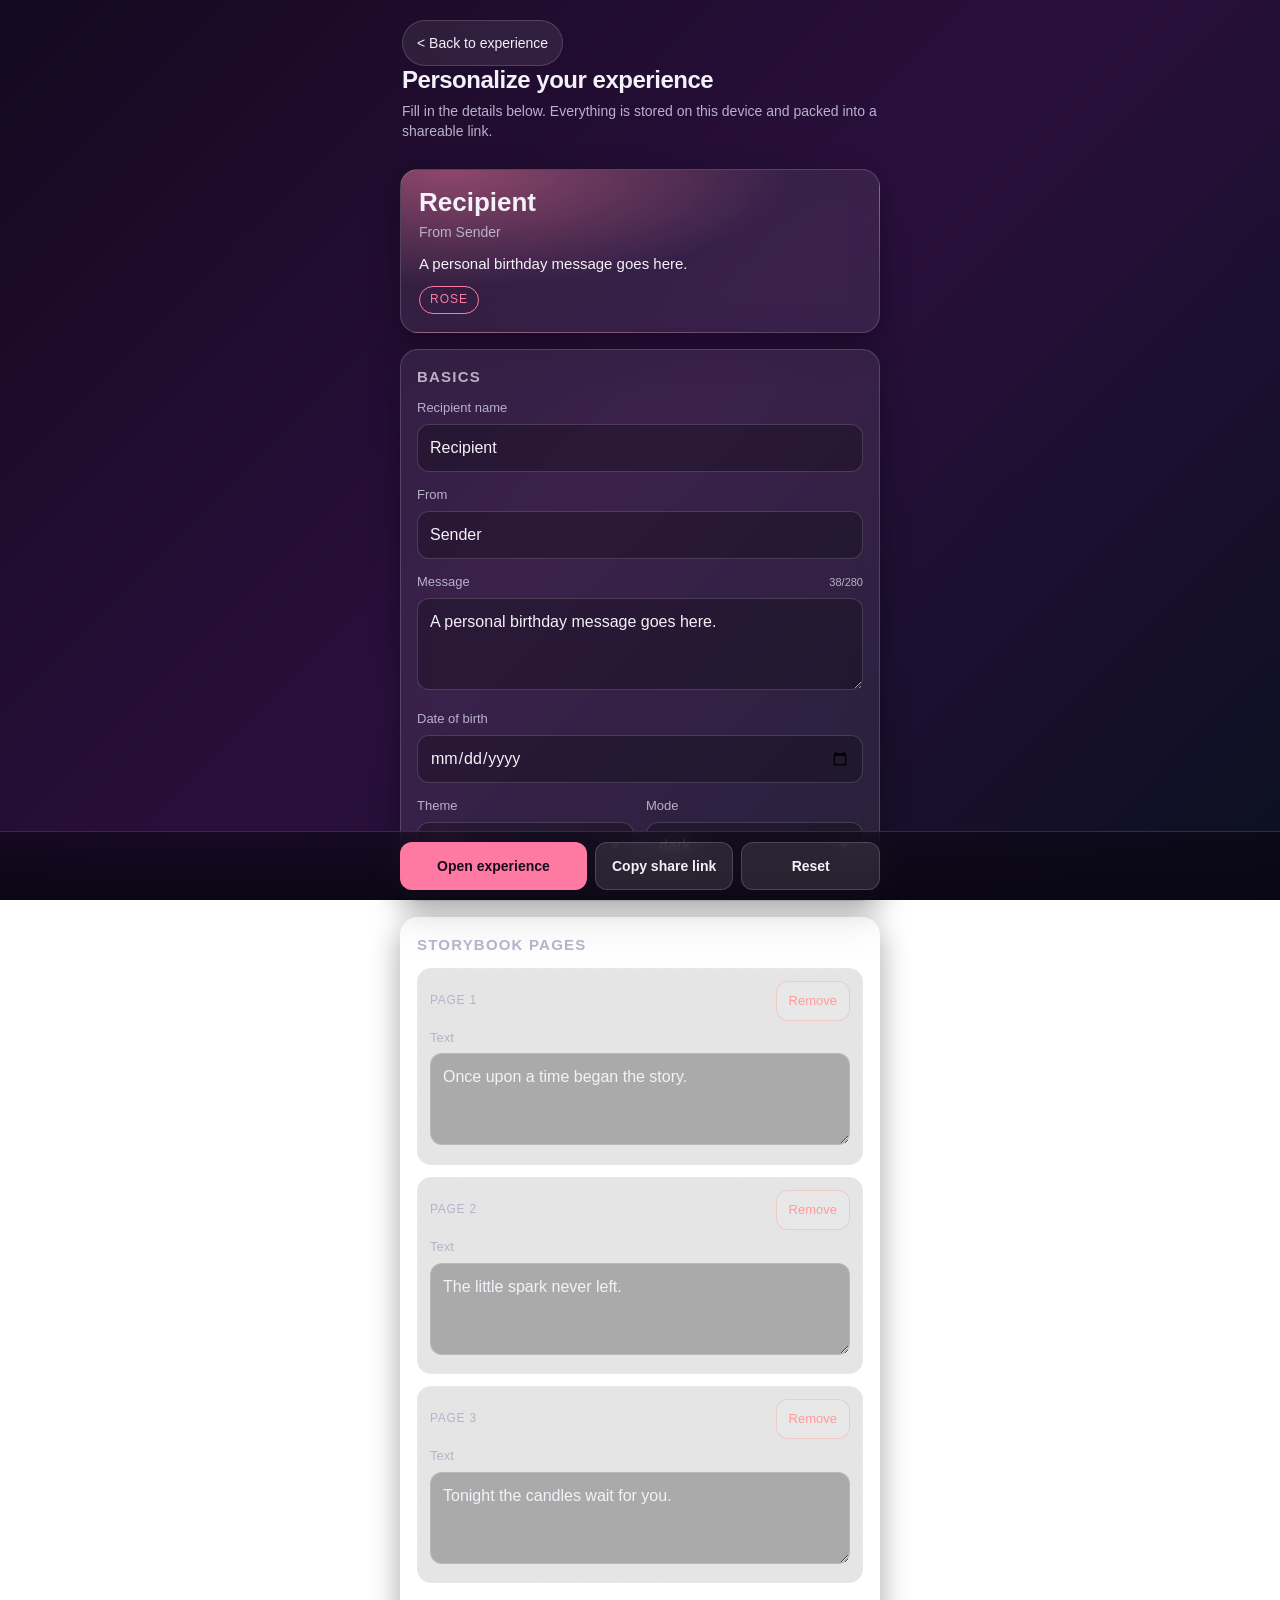
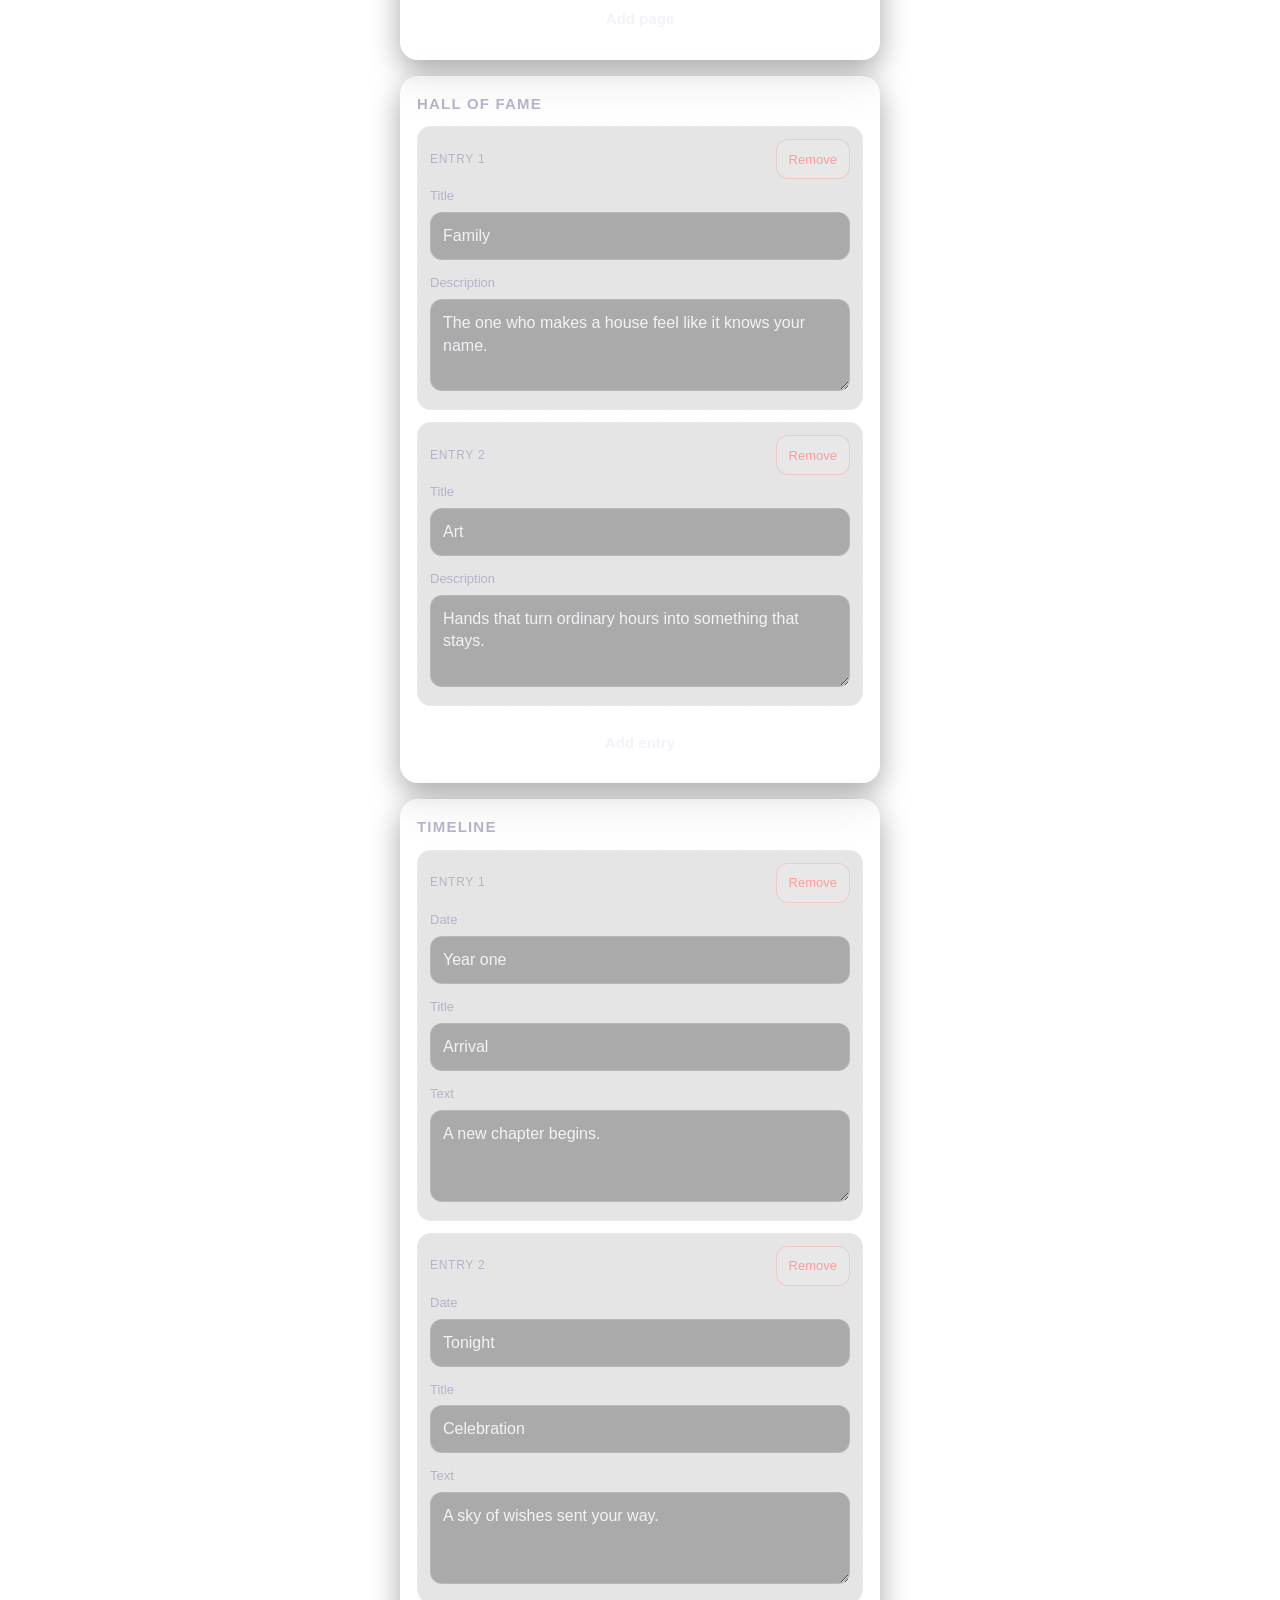
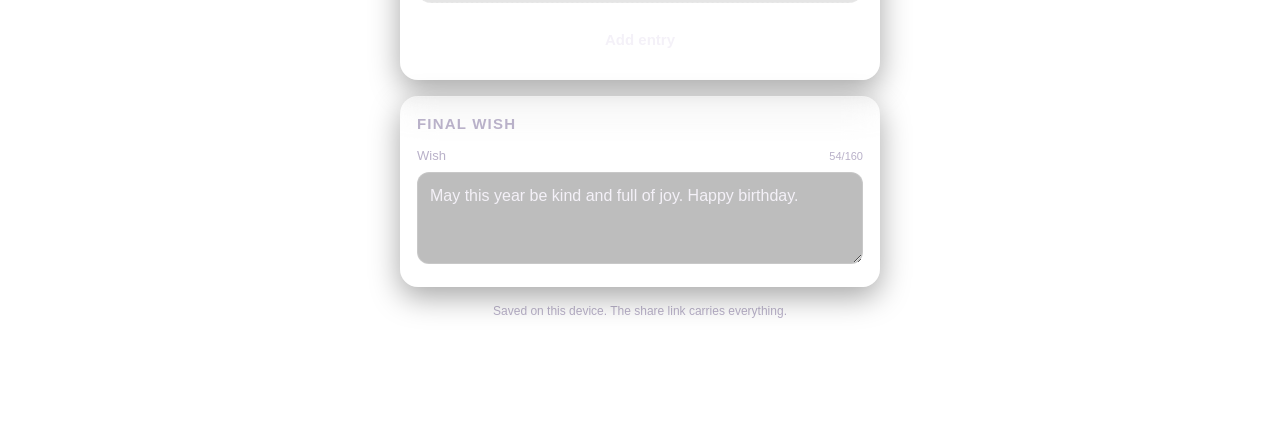
==== customize.html @ e4d54ec6 "feat: add visual personalization editor and fix module wiring" ====
<!DOCTYPE html>
<html lang="en" data-theme="rose" data-mode="dark">
<head>
<meta charset="utf-8">
<meta name="viewport" content="width=device-width, initial-scale=1, viewport-fit=cover">
<title>Personalize your experience - Afterglow</title>
<style>
  :root {
    --accent: #ff7aa2;
    --bg-a: #14091f;
    --bg-b: #2a0f3d;
    --bg-c: #0b1020;
    --card: rgba(255, 255, 255, 0.08);
    --card-brd: rgba(255, 255, 255, 0.16);
    --text: #f4f1f8;
    --muted: #b9b1c9;
    --field: rgba(0, 0, 0, 0.26);
    --shadow: 0 10px 30px rgba(0, 0, 0, 0.35);
  }
  html[data-mode="light"] {
    --bg-a: #fdf3f7;
    --bg-b: #e7ecff;
    --bg-c: #fff7ef;
    --card: rgba(255, 255, 255, 0.62);
    --card-brd: rgba(20, 10, 40, 0.12);
    --text: #201832;
    --muted: #5c5470;
    --field: rgba(255, 255, 255, 0.85);
    --shadow: 0 10px 26px rgba(40, 20, 60, 0.14);
  }
  html[data-theme="midnight"] { --accent: #6ea8ff; }
  html[data-theme="royal"] { --accent: #b184ff; }
  html[data-theme="sunset"] { --accent: #ff9a5c; }
  html[data-theme="forest"] { --accent: #4fd1a5; }

  * { box-sizing: border-box; -webkit-tap-highlight-color: transparent; }
  html, body { margin: 0; padding: 0; }
  body {
    min-height: 100vh;
    min-height: 100dvh;
    background: linear-gradient(135deg, var(--bg-a) 0%, var(--bg-b) 50%, var(--bg-c) 100%);
    background-attachment: fixed;
    color: var(--text);
    font-family: -apple-system, BlinkMacSystemFont, "Segoe UI", Roboto, "Helvetica Neue", Arial, sans-serif;
    font-size: 16px;
    line-height: 1.45;
    padding:
      calc(env(safe-area-inset-top) + 14px)
      16px
      calc(env(safe-area-inset-bottom) + 120px);
    -webkit-text-size-adjust: 100%;
  }
  .wrap { max-width: 480px; margin: 0 auto; }

  header { padding: 6px 2px 16px; }
  h1 { font-size: 24px; line-height: 1.2; margin: 0 0 6px; letter-spacing: -0.02em; }
  .sub { color: var(--muted); font-size: 14px; margin: 0 0 12px; }
  .backlink {
    display: inline-block;
    min-height: 44px;
    line-height: 44px;
    padding: 0 14px;
    border-radius: 999px;
    border: 1px solid var(--card-brd);
    background: var(--card);
    color: var(--text);
    text-decoration: none;
    font-size: 14px;
    backdrop-filter: blur(12px);
    -webkit-backdrop-filter: blur(12px);
  }

  .card {
    background: var(--card);
    border: 1px solid var(--card-brd);
    border-radius: 18px;
    padding: 16px;
    margin: 0 0 16px;
    box-shadow: var(--shadow);
    backdrop-filter: blur(16px);
    -webkit-backdrop-filter: blur(16px);
  }
  .card h2 {
    font-size: 15px;
    text-transform: uppercase;
    letter-spacing: 0.08em;
    color: var(--muted);
    margin: 0 0 12px;
  }

  .field { margin-bottom: 14px; }
  .field:last-child { margin-bottom: 0; }
  label {
    display: block;
    font-size: 13px;
    color: var(--muted);
    margin-bottom: 6px;
  }
  input[type="text"], input[type="date"], select, textarea {
    width: 100%;
    font-family: inherit;
    font-size: 16px;
    color: var(--text);
    background: var(--field);
    border: 1px solid var(--card-brd);
    border-radius: 12px;
    padding: 12px 12px;
    min-height: 48px;
    touch-action: manipulation;
    appearance: none;
    -webkit-appearance: none;
  }
  textarea { min-height: 92px; resize: vertical; line-height: 1.4; }
  select {
    background-image: linear-gradient(45deg, transparent 50%, var(--muted) 50%), linear-gradient(135deg, var(--muted) 50%, transparent 50%);
    background-position: calc(100% - 18px) 21px, calc(100% - 13px) 21px;
    background-size: 5px 5px, 5px 5px;
    background-repeat: no-repeat;
    padding-right: 38px;
  }
  html[data-mode="light"] select option { color: #201832; }
  input:focus, select:focus, textarea:focus {
    outline: 2px solid var(--accent);
    outline-offset: 1px;
  }  .grid2 { display: grid; grid-template-columns: 1fr 1fr; gap: 12px; }
  .row {
    border: 1px dashed var(--card-brd);
    border-radius: 14px;
    padding: 12px;
    margin-bottom: 12px;
    background: rgba(0, 0, 0, 0.10);
  }
  html[data-mode="light"] .row { background: rgba(255, 255, 255, 0.45); }
  .row:last-of-type { margin-bottom: 0; }
  .rowhead {
    display: flex;
    align-items: center;
    justify-content: space-between;
    margin-bottom: 8px;
    gap: 8px;
  }
  .rowhead span { font-size: 12px; color: var(--muted); letter-spacing: 0.06em; text-transform: uppercase; }

  button {
    font-family: inherit;
    font-size: 15px;
    font-weight: 600;
    border-radius: 12px;
    border: 1px solid var(--card-brd);
    background: rgba(255, 255, 255, 0.10);
    color: var(--text);
    min-height: 48px;
    padding: 0 16px;
    cursor: pointer;
    touch-action: manipulation;
  }
  html[data-mode="light"] button { background: rgba(255, 255, 255, 0.8); }
  button:active { transform: translateY(1px); }
  .btn-accent {
    background: var(--accent);
    border-color: transparent;
    color: #1a0d22;
  }
  html[data-mode="light"] .btn-accent { color: #ffffff; }
  .btn-sm {
    min-height: 40px;
    padding: 0 12px;
    font-size: 13px;
    font-weight: 500;
  }
  .btn-danger { color: #ff9b9b; border-color: rgba(255, 155, 155, 0.4); }
  .addbtn { width: 100%; margin-top: 12px; }

  .preview {
    border-radius: 18px;
    padding: 18px;
    margin-bottom: 16px;
    border: 1px solid var(--card-brd);
    background:
      radial-gradient(120% 120% at 10% 0%, color-mix(in srgb, var(--accent) 45%, transparent) 0%, transparent 60%),
      var(--card);
    box-shadow: var(--shadow);
    backdrop-filter: blur(16px);
    -webkit-backdrop-filter: blur(16px);
  }
  .preview .pv-name { font-size: 26px; font-weight: 700; margin: 0 0 4px; line-height: 1.15; }
  .preview .pv-from { font-size: 14px; color: var(--muted); margin: 0 0 10px; }
  .preview .pv-msg { font-size: 15px; margin: 0 0 12px; white-space: pre-wrap; word-break: break-word; }
  .preview .pv-theme {
    display: inline-block;
    font-size: 12px;
    letter-spacing: 0.08em;
    text-transform: uppercase;
    color: var(--accent);
    border: 1px solid var(--accent);
    border-radius: 999px;
    padding: 4px 10px;
  }
  .preview .pv-msg:empty::after { content: "No message yet."; color: var(--muted); }

  .note { font-size: 12px; color: var(--muted); text-align: center; margin: 4px 0 0; }

  .actionbar {
    position: fixed;
    left: 0;
    right: 0;
    bottom: 0;
    z-index: 40;
    padding: 10px 16px calc(env(safe-area-inset-bottom) + 10px);
    background: linear-gradient(to top, rgba(10, 6, 18, 0.92), rgba(10, 6, 18, 0.55));
    backdrop-filter: blur(14px);
    -webkit-backdrop-filter: blur(14px);
    border-top: 1px solid var(--card-brd);
  }
  html[data-mode="light"] .actionbar { background: linear-gradient(to top, rgba(255, 255, 255, 0.94), rgba(255, 255, 255, 0.6)); }
  .actionbar .inner { max-width: 480px; margin: 0 auto; display: flex; gap: 8px; }
  .actionbar button { flex: 1 1 0; padding: 0 8px; font-size: 14px; }
  .actionbar .primary { flex: 1.4 1 0; }

  .toast {
    position: fixed;
    left: 50%;
    bottom: calc(env(safe-area-inset-bottom) + 88px);
    transform: translateX(-50%) translateY(12px);
    z-index: 60;
    max-width: 88vw;
    padding: 12px 16px;
    border-radius: 14px;
    background: rgba(18, 10, 28, 0.94);
    border: 1px solid var(--card-brd);
    color: #f6f2fb;
    font-size: 14px;
    text-align: center;
    opacity: 0;
    pointer-events: none;
    transition: opacity 0.25s ease, transform 0.25s ease;
  }
  .toast.show { opacity: 1; transform: translateX(-50%) translateY(0); }

  .fallback { margin-top: 12px; display: none; }
  .fallback.show { display: block; }
  .fallback input { word-break: break-all; font-size: 13px; }

  .count { font-size: 11px; color: var(--muted); float: right; font-weight: 400; }
  .labelrow { display: flex; justify-content: space-between; align-items: baseline; }

  @media (min-width: 430px) { body { padding-left: 20px; padding-right: 20px; } }
  @media (prefers-reduced-motion: reduce) { * { transition: none !important; } }
</style>
<link rel="icon" href="data:image/svg+xml,%3Csvg xmlns='http://www.w3.org/2000/svg' viewBox='0 0 64 64'%3E%3Crect width='64' height='64' rx='14' fill='%231a0f1a'/%3E%3Ctext x='32' y='45' font-size='38' text-anchor='middle' fill='%23ff6b9d'%3E%F0%9F%8E%81%3C/text%3E%3C/svg%3E">
</head>
<body>
<div class="wrap">

  <header>
    <a class="backlink" href="index.html">&lt; Back to experience</a>
    <h1>Personalize your experience</h1>
    <p class="sub">Fill in the details below. Everything is stored on this device and packed into a shareable link.</p>
  </header>

  <section class="preview" aria-live="polite">
    <p class="pv-name" id="pvName">Recipient</p>
    <p class="pv-from" id="pvFrom">From Sender</p>
    <p class="pv-msg" id="pvMsg"></p>
    <span class="pv-theme" id="pvTheme">rose</span>
  </section>  <section class="card">
    <h2>Basics</h2>
    <div class="field">
      <label for="fName">Recipient name</label>
      <input type="text" id="fName" maxlength="24" autocomplete="off" spellcheck="false" placeholder="Recipient">
    </div>
    <div class="field">
      <label for="fFrom">From</label>
      <input type="text" id="fFrom" maxlength="24" autocomplete="off" spellcheck="false" placeholder="Sender">
    </div>
    <div class="field">
      <label class="labelrow" for="fMessage">Message <span class="count" id="cMessage">0/280</span></label>
      <textarea id="fMessage" maxlength="280" placeholder="A personal birthday message goes here."></textarea>
    </div>
    <div class="field">
      <label for="fDob">Date of birth</label>
      <input type="date" id="fDob">
    </div>
    <div class="grid2">
      <div class="field">
        <label for="fTheme">Theme</label>
        <select id="fTheme">
          <option value="rose">rose</option>
          <option value="midnight">midnight</option>
          <option value="royal">royal</option>
          <option value="sunset">sunset</option>
          <option value="forest">forest</option>
        </select>
      </div>
      <div class="field">
        <label for="fMode">Mode</label>
        <select id="fMode">
          <option value="dark">dark</option>
          <option value="light">light</option>
        </select>
      </div>
    </div>
  </section>

  <section class="card">
    <h2>Storybook pages</h2>
    <div id="pagesList"></div>
    <button type="button" class="addbtn" id="addPage">Add page</button>
  </section>

  <section class="card">
    <h2>Hall of Fame</h2>
    <div id="favList"></div>
    <button type="button" class="addbtn" id="addFav">Add entry</button>
  </section>

  <section class="card">
    <h2>Timeline</h2>
    <div id="timeList"></div>
    <button type="button" class="addbtn" id="addTime">Add entry</button>
  </section>

  <section class="card">
    <h2>Final wish</h2>
    <div class="field">
      <label class="labelrow" for="fFinal">Wish <span class="count" id="cFinal">0/160</span></label>
      <textarea id="fFinal" maxlength="160" placeholder="May this year be kind and full of joy. Happy birthday."></textarea>
    </div>
  </section>

  <p class="note">Saved on this device. The share link carries everything.</p>

  <div class="fallback" id="fallback">
    <label for="linkOut">Copy this link manually</label>
    <input type="text" id="linkOut" readonly>
  </div>

</div>

<div class="actionbar">
  <div class="inner">
    <button type="button" class="primary btn-accent" id="btnOpen">Open experience</button>
    <button type="button" id="btnCopy">Copy share link</button>
    <button type="button" id="btnReset">Reset</button>
  </div>
</div>

<div class="toast" id="toast" role="status" aria-live="polite"></div><script>
(function () {
  "use strict";

  var STORAGE_KEY = "afterglow_content";

  var THEME_COLORS = {
    rose: "#ff7aa2",
    midnight: "#6ea8ff",
    royal: "#b184ff",
    sunset: "#ff9a5c",
    forest: "#4fd1a5"
  };
  var THEME_NAMES = ["rose", "midnight", "royal", "sunset", "forest"];

  var DEFAULTS = {
    name: "Recipient",
    from: "Sender",
    message: "A personal birthday message goes here.",
    dob: "",
    theme: "rose",
    mode: "dark",
    pages: [
      "Once upon a time began the story.",
      "The little spark never left.",
      "Tonight the candles wait for you."
    ],
    favorites: [
      { label: "Family", text: "The one who makes a house feel like it knows your name." },
      { label: "Art", text: "Hands that turn ordinary hours into something that stays." }
    ],
    timeline: [
      { date: "Year one", title: "Arrival", text: "A new chapter begins." },
      { date: "Tonight", title: "Celebration", text: "A sky of wishes sent your way." }
    ],
    finalWish: "May this year be kind and full of joy. Happy birthday."
  };

  function $(id) { return document.getElementById(id); }

  /* ---------- storage helpers (always guarded) ---------- */
  function storageGet(key) {
    try {
      return window.localStorage.getItem(key);
    } catch (e) {
      return null;
    }
  }
  function storageSet(key, value) {
    try {
      window.localStorage.setItem(key, value);
      return true;
    } catch (e) {
      return false;
    }
  }
  function storageRemove(key) {
    try {
      window.localStorage.removeItem(key);
      return true;
    } catch (e) {
      return false;
    }
  }

  /* ---------- sanitising helpers ---------- */
  function cleanStr(value, max) {
    if (value === null || value === undefined) return "";
    var s = String(value);
    s = s.replace(/[\r\n\t]+/g, " ").trim();
    if (typeof max === "number" && max > 0 && s.length > max) s = s.slice(0, max);
    return s;
  }
  function cleanText(value, max) {
    if (value === null || value === undefined) return "";
    var s = String(value);
    if (typeof max === "number" && max > 0 && s.length > max) s = s.slice(0, max);
    return s;
  }
  function cleanTheme(value) {
    var t = String(value || "").toLowerCase();
    return THEME_NAMES.indexOf(t) !== -1 ? t : DEFAULTS.theme;
  }
  function cleanMode(value) {
    var m = String(value || "").toLowerCase();
    return (m === "light" || m === "dark") ? m : DEFAULTS.mode;
  }
  function cleanDate(value) {
    var s = cleanStr(value, 10);
    return /^\d{4}-\d{2}-\d{2}$/.test(s) ? s : "";
  }
  function cleanList(value, mapper, limit) {
    var out = [];
    if (!Array.isArray(value)) return out;
    for (var i = 0; i < value.length; i++) {
      var item = mapper(value[i]);
      if (item !== null) out.push(item);
      if (out.length >= (limit || 30)) break;
    }
    return out;
  }

  function normalize(raw) {
    var src = (raw && typeof raw === "object") ? raw : {};
    var pages = cleanList(src.pages, function (p) {
      if (typeof p !== "string") return null;
      return cleanText(p, 140);
    }, 30);
    var favorites = cleanList(src.favorites, function (f) {
      if (!f || typeof f !== "object") return null;
      return {
        label: cleanStr(f.label, 18),
        text: cleanText(f.text, 90)
      };
    }, 30);
    var timeline = cleanList(src.timeline, function (t) {
      if (!t || typeof t !== "object") return null;
      return {
        date: cleanStr(t.date, 20),
        title: cleanStr(t.title, 24),
        text: cleanText(t.text, 90)
      };
    }, 30);
    return {
      name: cleanStr(src.name, 24),
      from: cleanStr(src.from, 24),
      message: cleanText(src.message, 280),
      dob: cleanDate(src.dob),
      theme: cleanTheme(src.theme),
      mode: cleanMode(src.mode),
      pages: pages,
      favorites: favorites,
      timeline: timeline,
      finalWish: cleanText(src.finalWish, 160)
    };
  }

  function cloneDefaults() {
    return normalize(JSON.parse(JSON.stringify(DEFAULTS)));
  }

  /* ---------- toast ---------- */
  var toastTimer = null;
  function showToast(msg) {
    var t = $("toast");
    t.textContent = msg;
    t.classList.add("show");
    if (toastTimer) clearTimeout(toastTimer);
    toastTimer = setTimeout(function () {
      t.classList.remove("show");
    }, 2800);
  }

  /* ---------- theme ---------- */
  function applyTheme(theme, mode) {
    var th = cleanTheme(theme);
    var md = cleanMode(mode);
    document.documentElement.setAttribute("data-theme", th);
    document.documentElement.setAttribute("data-mode", md);
    document.documentElement.style.setProperty("--accent", THEME_COLORS[th]);
  }  /* ---------- preview ---------- */
  function updatePreview() {
    var name = cleanStr($("fName").value, 24);
    var from = cleanStr($("fFrom").value, 24);
    var msg = cleanText($("fMessage").value, 280);
    var theme = cleanTheme($("fTheme").value);
    $("pvName").textContent = name || DEFAULTS.name;
    $("pvFrom").textContent = from ? ("From " + from) : ("From " + DEFAULTS.from);
    $("pvMsg").textContent = msg;
    $("pvTheme").textContent = theme;
    $("cMessage").textContent = msg.length + "/280";
    var fw = cleanText($("fFinal").value, 160);
    $("cFinal").textContent = fw.length + "/160";
    applyTheme(theme, cleanMode($("fMode").value));
  }

  /* ---------- dynamic list builders ---------- */
  function makeLabel(text) {
    var el = document.createElement("label");
    el.textContent = text;
    return el;
  }
  function makeTextInput(value, max, placeholder) {
    var el = document.createElement("input");
    el.type = "text";
    el.maxLength = max;
    el.setAttribute("maxlength", String(max));
    el.autocomplete = "off";
    el.spellcheck = false;
    el.placeholder = placeholder || "";
    el.value = value || "";
    el.addEventListener("input", updatePreview);
    return el;
  }
  function makeTextArea(value, max, placeholder) {
    var el = document.createElement("textarea");
    el.maxLength = max;
    el.setAttribute("maxlength", String(max));
    el.placeholder = placeholder || "";
    el.value = value || "";
    el.addEventListener("input", updatePreview);
    return el;
  }
  function makeRemoveButton(onClick) {
    var btn = document.createElement("button");
    btn.type = "button";
    btn.className = "btn-sm btn-danger";
    btn.textContent = "Remove";
    btn.addEventListener("click", onClick);
    return btn;
  }
  function makeRow(indexLabel) {
    var row = document.createElement("div");
    row.className = "row";
    var head = document.createElement("div");
    head.className = "rowhead";
    var span = document.createElement("span");
    span.textContent = indexLabel;
    head.appendChild(span);
    row.appendChild(head);
    return { row: row, head: head };
  }

  function renderPages(pages) {
    var host = $("pagesList");
    while (host.firstChild) host.removeChild(host.firstChild);
    for (var i = 0; i < pages.length; i++) {
      (function (index) {
        var parts = makeRow("Page " + (index + 1));
        var field = document.createElement("div");
        field.className = "field";
        field.appendChild(makeLabel("Text"));
        field.appendChild(makeTextArea(pages[index], 140, "Write a line of the story..."));
        parts.row.appendChild(field);
        parts.head.appendChild(makeRemoveButton(function () {
          var cur = collect().pages;
          cur.splice(index, 1);
          renderPages(cur);
        }));
        host.appendChild(parts.row);
      })(i);
    }
  }

  function renderFavorites(items) {
    var host = $("favList");
    while (host.firstChild) host.removeChild(host.firstChild);
    for (var i = 0; i < items.length; i++) {
      (function (index) {
        var parts = makeRow("Entry " + (index + 1));
        var f1 = document.createElement("div");
        f1.className = "field";
        f1.appendChild(makeLabel("Title"));
        f1.appendChild(makeTextInput(items[index].label, 18, "Title"));
        parts.row.appendChild(f1);
        var f2 = document.createElement("div");
        f2.className = "field";
        f2.appendChild(makeLabel("Description"));
        f2.appendChild(makeTextArea(items[index].text, 90, "A short description..."));
        parts.row.appendChild(f2);
        parts.head.appendChild(makeRemoveButton(function () {
          var cur = collect().favorites;
          cur.splice(index, 1);
          renderFavorites(cur);
        }));
        host.appendChild(parts.row);
      })(i);
    }
  }

  function renderTimeline(items) {
    var host = $("timeList");
    while (host.firstChild) host.removeChild(host.firstChild);
    for (var i = 0; i < items.length; i++) {
      (function (index) {
        var parts = makeRow("Entry " + (index + 1));
        var f1 = document.createElement("div");
        f1.className = "field";
        f1.appendChild(makeLabel("Date"));
        f1.appendChild(makeTextInput(items[index].date, 20, "Year one"));
        parts.row.appendChild(f1);
        var f2 = document.createElement("div");
        f2.className = "field";
        f2.appendChild(makeLabel("Title"));
        f2.appendChild(makeTextInput(items[index].title, 24, "Arrival"));
        parts.row.appendChild(f2);
        var f3 = document.createElement("div");
        f3.className = "field";
        f3.appendChild(makeLabel("Text"));
        f3.appendChild(makeTextArea(items[index].text, 90, "What happened..."));
        parts.row.appendChild(f3);
        parts.head.appendChild(makeRemoveButton(function () {
          var cur = collect().timeline;
          cur.splice(index, 1);
          renderTimeline(cur);
        }));
        host.appendChild(parts.row);
      })(i);
    }
  }  /* ---------- collect form state ---------- */
  function collect() {
    var pages = [];
    var pageNodes = $("pagesList").querySelectorAll("textarea");
    for (var i = 0; i < pageNodes.length; i++) {
      pages.push(cleanText(pageNodes[i].value, 140));
    }
    var favorites = [];
    var favRows = $("favList").querySelectorAll(".row");
    for (var j = 0; j < favRows.length; j++) {
      var fInputs = favRows[j].querySelectorAll("input");
      var fAreas = favRows[j].querySelectorAll("textarea");
      favorites.push({
        label: cleanStr(fInputs[0] ? fInputs[0].value : "", 18),
        text: cleanText(fAreas[0] ? fAreas[0].value : "", 90)
      });
    }
    var timeline = [];
    var timeRows = $("timeList").querySelectorAll(".row");
    for (var k = 0; k < timeRows.length; k++) {
      var tInputs = timeRows[k].querySelectorAll("input");
      var tAreas = timeRows[k].querySelectorAll("textarea");
      timeline.push({
        date: cleanStr(tInputs[0] ? tInputs[0].value : "", 20),
        title: cleanStr(tInputs[1] ? tInputs[1].value : "", 24),
        text: cleanText(tAreas[0] ? tAreas[0].value : "", 90)
      });
    }
    return normalize({
      name: $("fName").value,
      from: $("fFrom").value,
      message: $("fMessage").value,
      dob: $("fDob").value,
      theme: $("fTheme").value,
      mode: $("fMode").value,
      pages: pages,
      favorites: favorites,
      timeline: timeline,
      finalWish: $("fFinal").value
    });
  }

  /* ---------- fill form ---------- */
  function fillForm(data) {
    $("fName").value = data.name;
    $("fFrom").value = data.from;
    $("fMessage").value = data.message;
    $("fDob").value = data.dob;
    $("fTheme").value = data.theme;
    $("fMode").value = data.mode;
    $("fFinal").value = data.finalWish;
    renderPages(data.pages);
    renderFavorites(data.favorites);
    renderTimeline(data.timeline);
    updatePreview();
  }

  /* ---------- share link ---------- */
  function buildShareLink(data) {
    var payload = {
      name: data.name,
      from: data.from,
      msg: data.message,
      dob: data.dob,
      theme: data.theme,
      pages: data.pages,
      favorites: data.favorites,
      timeline: data.timeline,
      finalWish: data.finalWish
    };
    var json = JSON.stringify(payload);
    var bytes = new TextEncoder().encode(json);
    var bin = "";
    for (var i = 0; i < bytes.length; i++) bin += String.fromCharCode(bytes[i]);
    var b64 = btoa(bin);
    return resolveIndexUrl() + "?d=" + encodeURIComponent(b64);
  }

  function resolveIndexUrl() {
    var base = location.href;
    try {
      return new URL("index.html", base).href;
    } catch (e) {
      try {
        return new URL("index.html", document.baseURI || base).href;
      } catch (e2) {
        return "index.html";
      }
    }
  }

  function showFallback(link) {
    var box = $("fallback");
    var input = $("linkOut");
    input.value = link;
    box.classList.add("show");
    try {
      input.focus();
      input.setSelectionRange(0, link.length);
    } catch (e) {}
  }

  function copyLink() {
    var data = collect();
    var link;
    try {
      link = buildShareLink(data);
    } catch (e) {
      showToast("Could not build the link.");
      return;
    }
    storageSet(STORAGE_KEY, JSON.stringify(data));
    if (navigator.clipboard && navigator.clipboard.writeText) {
      navigator.clipboard.writeText(link).then(function () {
        showToast("Share link copied to clipboard.");
        $("fallback").classList.remove("show");
      }).catch(function () {
        showFallback(link);
        showToast("Clipboard blocked. Copy the link below.");
      });
    } else {
      showFallback(link);
      showToast("Clipboard unavailable. Copy the link below.");
    }
  }

  /* ---------- events ---------- */
  function bind() {
    var ids = ["fName", "fFrom", "fMessage", "fDob", "fTheme", "fMode", "fFinal"];
    for (var i = 0; i < ids.length; i++) {
      var el = $(ids[i]);
      el.addEventListener("input", updatePreview);
      el.addEventListener("change", updatePreview);
    }

    $("addPage").addEventListener("click", function () {
      var cur = collect().pages;
      cur.push("");
      renderPages(cur);
    });

    $("addFav").addEventListener("click", function () {
      var cur = collect().favorites;
      cur.push({ label: "", text: "" });
      renderFavorites(cur);
    });

    $("addTime").addEventListener("click", function () {
      var cur = collect().timeline;
      cur.push({ date: "", title: "", text: "" });
      renderTimeline(cur);
    });

    $("btnOpen").addEventListener("click", function () {
      var data = collect();
      var ok = storageSet(STORAGE_KEY, JSON.stringify(data));
      if (!ok) {
        try {
          location.href = buildShareLink(data);
          return;
        } catch (e) {
          showToast("Storage is blocked in this browser.");
          return;
        }
      }
      location.href = "index.html";
    });

    $("btnCopy").addEventListener("click", copyLink);

    $("btnReset").addEventListener("click", function () {
      storageRemove(STORAGE_KEY);
      fillForm(cloneDefaults());
      $("fallback").classList.remove("show");
      showToast("Reset to defaults.");
    });
  }

  /* ---------- boot ---------- */
  function boot() {
    var storedRaw = storageGet(STORAGE_KEY);
    var data = null;
    if (storedRaw) {
      try {
        var parsed = JSON.parse(storedRaw);
        if (parsed && typeof parsed === "object") data = normalize(parsed);
      } catch (e) {
        data = null;
      }
    }
    if (!data) data = cloneDefaults();
    fillForm(data);
    bind();
  }

  if (document.readyState === "loading") {
    document.addEventListener("DOMContentLoaded", boot);
  } else {
    boot();
  }
})();
</script>
</body>
</html>
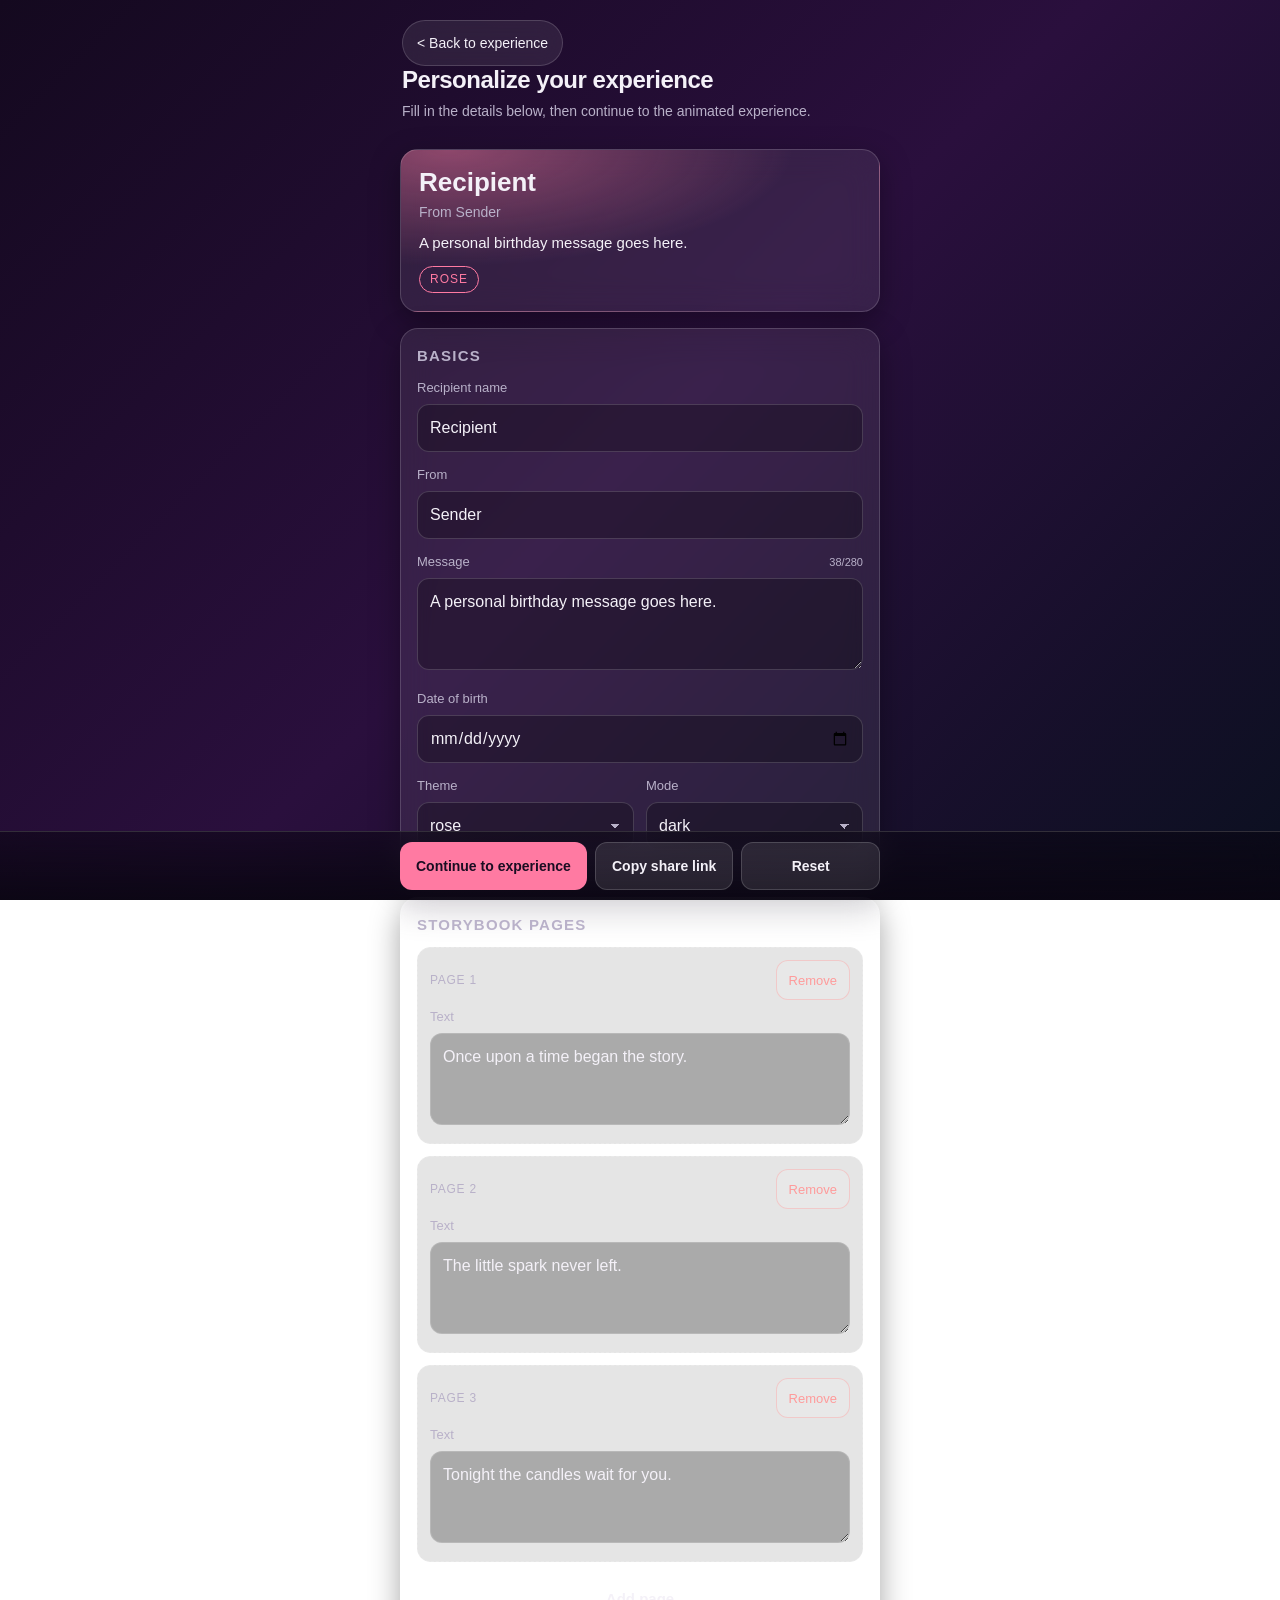
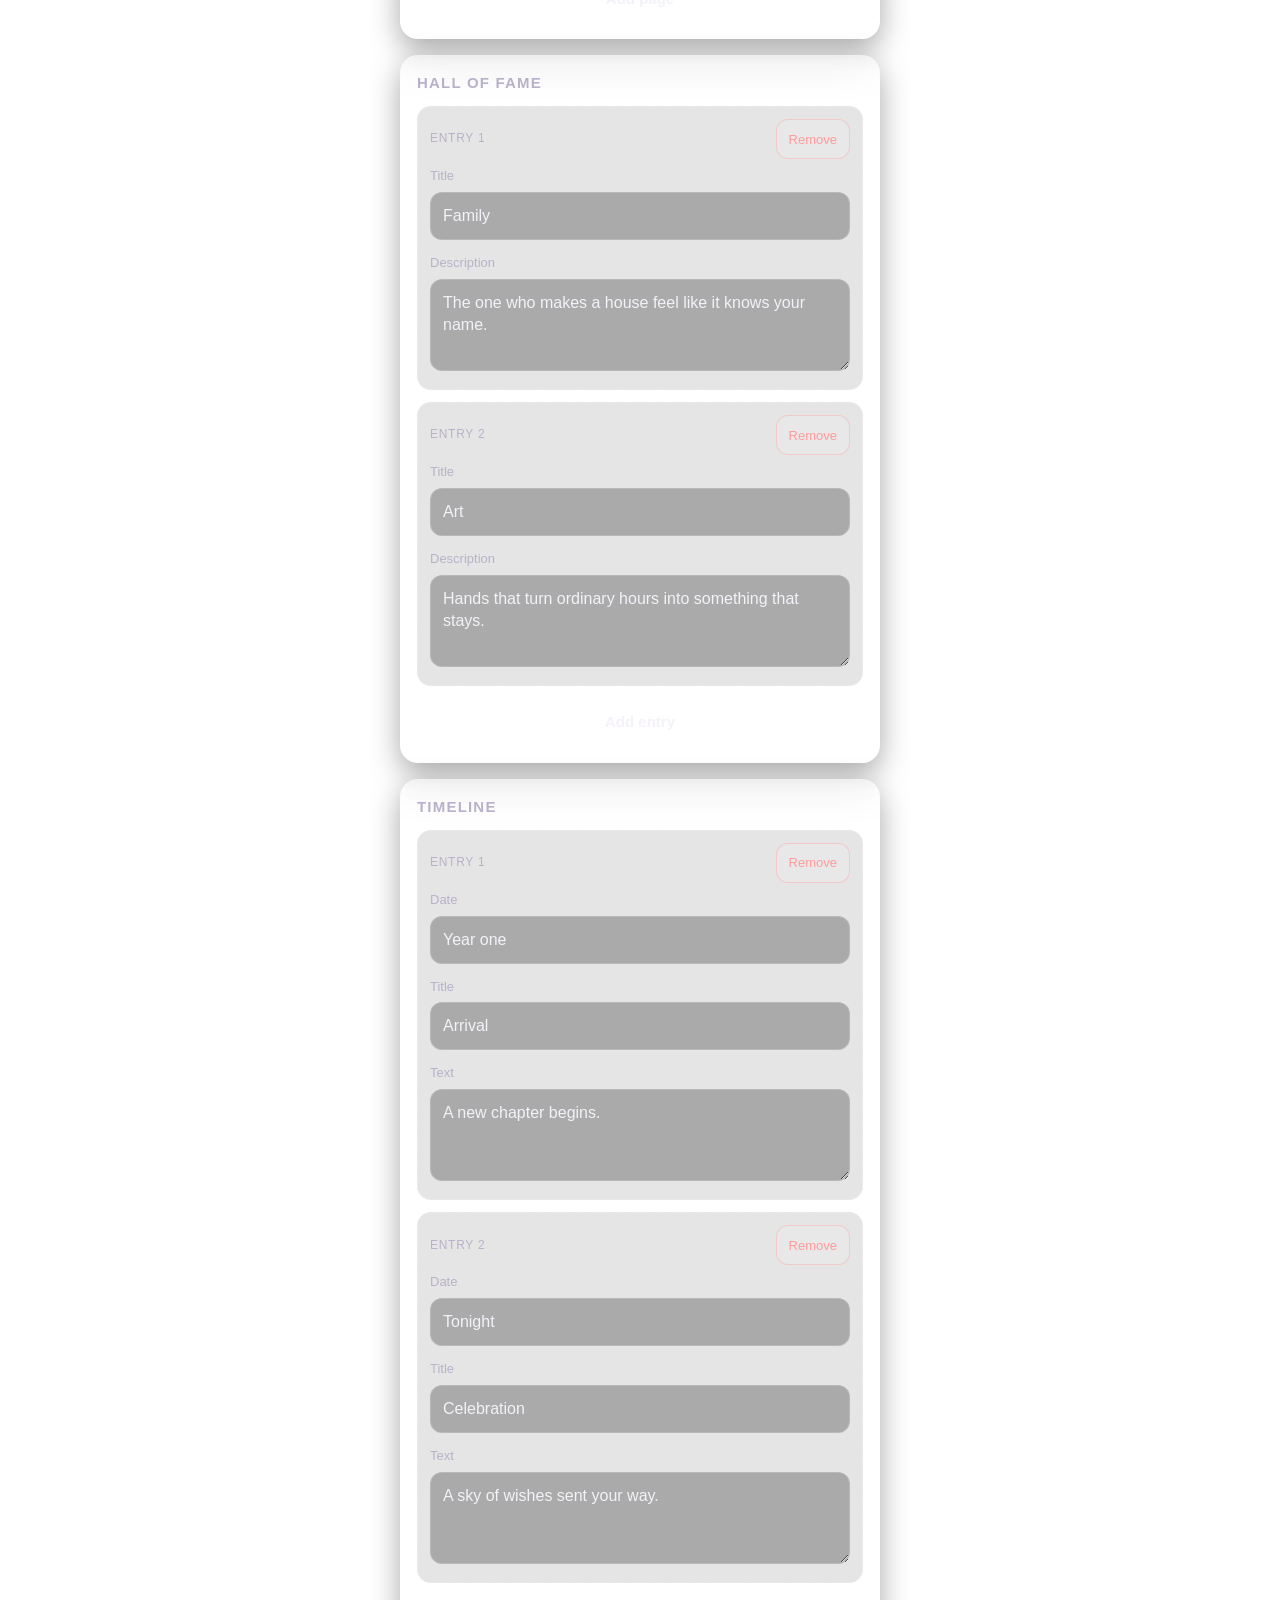
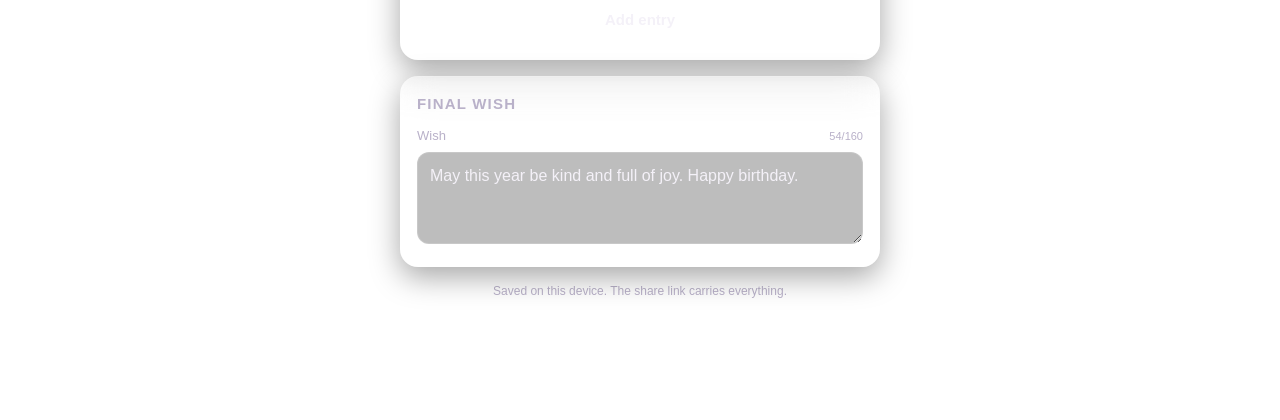
==== commit 75a1ebe8: "feat: one-link flow with a personalisation landing page index.html is now the landing personalisatio" ====
--- a/customize.html
+++ b/customize.html
@@ -1,850 +1,20 @@
 <!DOCTYPE html>
-<html lang="en" data-theme="rose" data-mode="dark">
+<html lang="en">
 <head>
-<meta charset="utf-8">
+<meta charset="UTF-8">
 <meta name="viewport" content="width=device-width, initial-scale=1, viewport-fit=cover">
-<title>Personalize your experience - Afterglow</title>
+<meta name="robots" content="noindex">
+<title>Afterglow</title>
+<link rel="icon" href="data:image/svg+xml,%3Csvg xmlns='http://www.w3.org/2000/svg' viewBox='0 0 64 64'%3E%3Crect width='64' height='64' rx='14' fill='%231a0f1a'/%3E%3Ctext x='32' y='45' font-size='38' text-anchor='middle' fill='%23ff6b9d'%3E%F0%9F%8E%81%3C/text%3E%3C/svg%3E">
+<script>
+  location.replace("index.html" + location.search);
+</script>
 <style>
-  :root {
-    --accent: #ff7aa2;
-    --bg-a: #14091f;
-    --bg-b: #2a0f3d;
-    --bg-c: #0b1020;
-    --card: rgba(255, 255, 255, 0.08);
-    --card-brd: rgba(255, 255, 255, 0.16);
-    --text: #f4f1f8;
-    --muted: #b9b1c9;
-    --field: rgba(0, 0, 0, 0.26);
-    --shadow: 0 10px 30px rgba(0, 0, 0, 0.35);
-  }
-  html[data-mode="light"] {
-    --bg-a: #fdf3f7;
-    --bg-b: #e7ecff;
-    --bg-c: #fff7ef;
-    --card: rgba(255, 255, 255, 0.62);
-    --card-brd: rgba(20, 10, 40, 0.12);
-    --text: #201832;
-    --muted: #5c5470;
-    --field: rgba(255, 255, 255, 0.85);
-    --shadow: 0 10px 26px rgba(40, 20, 60, 0.14);
-  }
-  html[data-theme="midnight"] { --accent: #6ea8ff; }
-  html[data-theme="royal"] { --accent: #b184ff; }
-  html[data-theme="sunset"] { --accent: #ff9a5c; }
-  html[data-theme="forest"] { --accent: #4fd1a5; }
-
-  * { box-sizing: border-box; -webkit-tap-highlight-color: transparent; }
-  html, body { margin: 0; padding: 0; }
-  body {
-    min-height: 100vh;
-    min-height: 100dvh;
-    background: linear-gradient(135deg, var(--bg-a) 0%, var(--bg-b) 50%, var(--bg-c) 100%);
-    background-attachment: fixed;
-    color: var(--text);
-    font-family: -apple-system, BlinkMacSystemFont, "Segoe UI", Roboto, "Helvetica Neue", Arial, sans-serif;
-    font-size: 16px;
-    line-height: 1.45;
-    padding:
-      calc(env(safe-area-inset-top) + 14px)
-      16px
-      calc(env(safe-area-inset-bottom) + 120px);
-    -webkit-text-size-adjust: 100%;
-  }
-  .wrap { max-width: 480px; margin: 0 auto; }
-
-  header { padding: 6px 2px 16px; }
-  h1 { font-size: 24px; line-height: 1.2; margin: 0 0 6px; letter-spacing: -0.02em; }
-  .sub { color: var(--muted); font-size: 14px; margin: 0 0 12px; }
-  .backlink {
-    display: inline-block;
-    min-height: 44px;
-    line-height: 44px;
-    padding: 0 14px;
-    border-radius: 999px;
-    border: 1px solid var(--card-brd);
-    background: var(--card);
-    color: var(--text);
-    text-decoration: none;
-    font-size: 14px;
-    backdrop-filter: blur(12px);
-    -webkit-backdrop-filter: blur(12px);
-  }
-
-  .card {
-    background: var(--card);
-    border: 1px solid var(--card-brd);
-    border-radius: 18px;
-    padding: 16px;
-    margin: 0 0 16px;
-    box-shadow: var(--shadow);
-    backdrop-filter: blur(16px);
-    -webkit-backdrop-filter: blur(16px);
-  }
-  .card h2 {
-    font-size: 15px;
-    text-transform: uppercase;
-    letter-spacing: 0.08em;
-    color: var(--muted);
-    margin: 0 0 12px;
-  }
-
-  .field { margin-bottom: 14px; }
-  .field:last-child { margin-bottom: 0; }
-  label {
-    display: block;
-    font-size: 13px;
-    color: var(--muted);
-    margin-bottom: 6px;
-  }
-  input[type="text"], input[type="date"], select, textarea {
-    width: 100%;
-    font-family: inherit;
-    font-size: 16px;
-    color: var(--text);
-    background: var(--field);
-    border: 1px solid var(--card-brd);
-    border-radius: 12px;
-    padding: 12px 12px;
-    min-height: 48px;
-    touch-action: manipulation;
-    appearance: none;
-    -webkit-appearance: none;
-  }
-  textarea { min-height: 92px; resize: vertical; line-height: 1.4; }
-  select {
-    background-image: linear-gradient(45deg, transparent 50%, var(--muted) 50%), linear-gradient(135deg, var(--muted) 50%, transparent 50%);
-    background-position: calc(100% - 18px) 21px, calc(100% - 13px) 21px;
-    background-size: 5px 5px, 5px 5px;
-    background-repeat: no-repeat;
-    padding-right: 38px;
-  }
-  html[data-mode="light"] select option { color: #201832; }
-  input:focus, select:focus, textarea:focus {
-    outline: 2px solid var(--accent);
-    outline-offset: 1px;
-  }  .grid2 { display: grid; grid-template-columns: 1fr 1fr; gap: 12px; }
-  .row {
-    border: 1px dashed var(--card-brd);
-    border-radius: 14px;
-    padding: 12px;
-    margin-bottom: 12px;
-    background: rgba(0, 0, 0, 0.10);
-  }
-  html[data-mode="light"] .row { background: rgba(255, 255, 255, 0.45); }
-  .row:last-of-type { margin-bottom: 0; }
-  .rowhead {
-    display: flex;
-    align-items: center;
-    justify-content: space-between;
-    margin-bottom: 8px;
-    gap: 8px;
-  }
-  .rowhead span { font-size: 12px; color: var(--muted); letter-spacing: 0.06em; text-transform: uppercase; }
-
-  button {
-    font-family: inherit;
-    font-size: 15px;
-    font-weight: 600;
-    border-radius: 12px;
-    border: 1px solid var(--card-brd);
-    background: rgba(255, 255, 255, 0.10);
-    color: var(--text);
-    min-height: 48px;
-    padding: 0 16px;
-    cursor: pointer;
-    touch-action: manipulation;
-  }
-  html[data-mode="light"] button { background: rgba(255, 255, 255, 0.8); }
-  button:active { transform: translateY(1px); }
-  .btn-accent {
-    background: var(--accent);
-    border-color: transparent;
-    color: #1a0d22;
-  }
-  html[data-mode="light"] .btn-accent { color: #ffffff; }
-  .btn-sm {
-    min-height: 40px;
-    padding: 0 12px;
-    font-size: 13px;
-    font-weight: 500;
-  }
-  .btn-danger { color: #ff9b9b; border-color: rgba(255, 155, 155, 0.4); }
-  .addbtn { width: 100%; margin-top: 12px; }
-
-  .preview {
-    border-radius: 18px;
-    padding: 18px;
-    margin-bottom: 16px;
-    border: 1px solid var(--card-brd);
-    background:
-      radial-gradient(120% 120% at 10% 0%, color-mix(in srgb, var(--accent) 45%, transparent) 0%, transparent 60%),
-      var(--card);
-    box-shadow: var(--shadow);
-    backdrop-filter: blur(16px);
-    -webkit-backdrop-filter: blur(16px);
-  }
-  .preview .pv-name { font-size: 26px; font-weight: 700; margin: 0 0 4px; line-height: 1.15; }
-  .preview .pv-from { font-size: 14px; color: var(--muted); margin: 0 0 10px; }
-  .preview .pv-msg { font-size: 15px; margin: 0 0 12px; white-space: pre-wrap; word-break: break-word; }
-  .preview .pv-theme {
-    display: inline-block;
-    font-size: 12px;
-    letter-spacing: 0.08em;
-    text-transform: uppercase;
-    color: var(--accent);
-    border: 1px solid var(--accent);
-    border-radius: 999px;
-    padding: 4px 10px;
-  }
-  .preview .pv-msg:empty::after { content: "No message yet."; color: var(--muted); }
-
-  .note { font-size: 12px; color: var(--muted); text-align: center; margin: 4px 0 0; }
-
-  .actionbar {
-    position: fixed;
-    left: 0;
-    right: 0;
-    bottom: 0;
-    z-index: 40;
-    padding: 10px 16px calc(env(safe-area-inset-bottom) + 10px);
-    background: linear-gradient(to top, rgba(10, 6, 18, 0.92), rgba(10, 6, 18, 0.55));
-    backdrop-filter: blur(14px);
-    -webkit-backdrop-filter: blur(14px);
-    border-top: 1px solid var(--card-brd);
-  }
-  html[data-mode="light"] .actionbar { background: linear-gradient(to top, rgba(255, 255, 255, 0.94), rgba(255, 255, 255, 0.6)); }
-  .actionbar .inner { max-width: 480px; margin: 0 auto; display: flex; gap: 8px; }
-  .actionbar button { flex: 1 1 0; padding: 0 8px; font-size: 14px; }
-  .actionbar .primary { flex: 1.4 1 0; }
-
-  .toast {
-    position: fixed;
-    left: 50%;
-    bottom: calc(env(safe-area-inset-bottom) + 88px);
-    transform: translateX(-50%) translateY(12px);
-    z-index: 60;
-    max-width: 88vw;
-    padding: 12px 16px;
-    border-radius: 14px;
-    background: rgba(18, 10, 28, 0.94);
-    border: 1px solid var(--card-brd);
-    color: #f6f2fb;
-    font-size: 14px;
-    text-align: center;
-    opacity: 0;
-    pointer-events: none;
-    transition: opacity 0.25s ease, transform 0.25s ease;
-  }
-  .toast.show { opacity: 1; transform: translateX(-50%) translateY(0); }
-
-  .fallback { margin-top: 12px; display: none; }
-  .fallback.show { display: block; }
-  .fallback input { word-break: break-all; font-size: 13px; }
-
-  .count { font-size: 11px; color: var(--muted); float: right; font-weight: 400; }
-  .labelrow { display: flex; justify-content: space-between; align-items: baseline; }
-
-  @media (min-width: 430px) { body { padding-left: 20px; padding-right: 20px; } }
-  @media (prefers-reduced-motion: reduce) { * { transition: none !important; } }
+  body { margin: 0; min-height: 100vh; display: flex; align-items: center; justify-content: center; background: #1a0f1a; color: #fff; font-family: system-ui, -apple-system, Segoe UI, Roboto, sans-serif; text-align: center; padding: 24px; }
+  a { color: #ff6b9d; }
 </style>
-<link rel="icon" href="data:image/svg+xml,%3Csvg xmlns='http://www.w3.org/2000/svg' viewBox='0 0 64 64'%3E%3Crect width='64' height='64' rx='14' fill='%231a0f1a'/%3E%3Ctext x='32' y='45' font-size='38' text-anchor='middle' fill='%23ff6b9d'%3E%F0%9F%8E%81%3C/text%3E%3C/svg%3E">
 </head>
 <body>
-<div class="wrap">
-
-  <header>
-    <a class="backlink" href="index.html">&lt; Back to experience</a>
-    <h1>Personalize your experience</h1>
-    <p class="sub">Fill in the details below. Everything is stored on this device and packed into a shareable link.</p>
-  </header>
-
-  <section class="preview" aria-live="polite">
-    <p class="pv-name" id="pvName">Recipient</p>
-    <p class="pv-from" id="pvFrom">From Sender</p>
-    <p class="pv-msg" id="pvMsg"></p>
-    <span class="pv-theme" id="pvTheme">rose</span>
-  </section>  <section class="card">
-    <h2>Basics</h2>
-    <div class="field">
-      <label for="fName">Recipient name</label>
-      <input type="text" id="fName" maxlength="24" autocomplete="off" spellcheck="false" placeholder="Recipient">
-    </div>
-    <div class="field">
-      <label for="fFrom">From</label>
-      <input type="text" id="fFrom" maxlength="24" autocomplete="off" spellcheck="false" placeholder="Sender">
-    </div>
-    <div class="field">
-      <label class="labelrow" for="fMessage">Message <span class="count" id="cMessage">0/280</span></label>
-      <textarea id="fMessage" maxlength="280" placeholder="A personal birthday message goes here."></textarea>
-    </div>
-    <div class="field">
-      <label for="fDob">Date of birth</label>
-      <input type="date" id="fDob">
-    </div>
-    <div class="grid2">
-      <div class="field">
-        <label for="fTheme">Theme</label>
-        <select id="fTheme">
-          <option value="rose">rose</option>
-          <option value="midnight">midnight</option>
-          <option value="royal">royal</option>
-          <option value="sunset">sunset</option>
-          <option value="forest">forest</option>
-        </select>
-      </div>
-      <div class="field">
-        <label for="fMode">Mode</label>
-        <select id="fMode">
-          <option value="dark">dark</option>
-          <option value="light">light</option>
-        </select>
-      </div>
-    </div>
-  </section>
-
-  <section class="card">
-    <h2>Storybook pages</h2>
-    <div id="pagesList"></div>
-    <button type="button" class="addbtn" id="addPage">Add page</button>
-  </section>
-
-  <section class="card">
-    <h2>Hall of Fame</h2>
-    <div id="favList"></div>
-    <button type="button" class="addbtn" id="addFav">Add entry</button>
-  </section>
-
-  <section class="card">
-    <h2>Timeline</h2>
-    <div id="timeList"></div>
-    <button type="button" class="addbtn" id="addTime">Add entry</button>
-  </section>
-
-  <section class="card">
-    <h2>Final wish</h2>
-    <div class="field">
-      <label class="labelrow" for="fFinal">Wish <span class="count" id="cFinal">0/160</span></label>
-      <textarea id="fFinal" maxlength="160" placeholder="May this year be kind and full of joy. Happy birthday."></textarea>
-    </div>
-  </section>
-
-  <p class="note">Saved on this device. The share link carries everything.</p>
-
-  <div class="fallback" id="fallback">
-    <label for="linkOut">Copy this link manually</label>
-    <input type="text" id="linkOut" readonly>
-  </div>
-
-</div>
-
-<div class="actionbar">
-  <div class="inner">
-    <button type="button" class="primary btn-accent" id="btnOpen">Open experience</button>
-    <button type="button" id="btnCopy">Copy share link</button>
-    <button type="button" id="btnReset">Reset</button>
-  </div>
-</div>
-
-<div class="toast" id="toast" role="status" aria-live="polite"></div><script>
-(function () {
-  "use strict";
-
-  var STORAGE_KEY = "afterglow_content";
-
-  var THEME_COLORS = {
-    rose: "#ff7aa2",
-    midnight: "#6ea8ff",
-    royal: "#b184ff",
-    sunset: "#ff9a5c",
-    forest: "#4fd1a5"
-  };
-  var THEME_NAMES = ["rose", "midnight", "royal", "sunset", "forest"];
-
-  var DEFAULTS = {
-    name: "Recipient",
-    from: "Sender",
-    message: "A personal birthday message goes here.",
-    dob: "",
-    theme: "rose",
-    mode: "dark",
-    pages: [
-      "Once upon a time began the story.",
-      "The little spark never left.",
-      "Tonight the candles wait for you."
-    ],
-    favorites: [
-      { label: "Family", text: "The one who makes a house feel like it knows your name." },
-      { label: "Art", text: "Hands that turn ordinary hours into something that stays." }
-    ],
-    timeline: [
-      { date: "Year one", title: "Arrival", text: "A new chapter begins." },
-      { date: "Tonight", title: "Celebration", text: "A sky of wishes sent your way." }
-    ],
-    finalWish: "May this year be kind and full of joy. Happy birthday."
-  };
-
-  function $(id) { return document.getElementById(id); }
-
-  /* ---------- storage helpers (always guarded) ---------- */
-  function storageGet(key) {
-    try {
-      return window.localStorage.getItem(key);
-    } catch (e) {
-      return null;
-    }
-  }
-  function storageSet(key, value) {
-    try {
-      window.localStorage.setItem(key, value);
-      return true;
-    } catch (e) {
-      return false;
-    }
-  }
-  function storageRemove(key) {
-    try {
-      window.localStorage.removeItem(key);
-      return true;
-    } catch (e) {
-      return false;
-    }
-  }
-
-  /* ---------- sanitising helpers ---------- */
-  function cleanStr(value, max) {
-    if (value === null || value === undefined) return "";
-    var s = String(value);
-    s = s.replace(/[\r\n\t]+/g, " ").trim();
-    if (typeof max === "number" && max > 0 && s.length > max) s = s.slice(0, max);
-    return s;
-  }
-  function cleanText(value, max) {
-    if (value === null || value === undefined) return "";
-    var s = String(value);
-    if (typeof max === "number" && max > 0 && s.length > max) s = s.slice(0, max);
-    return s;
-  }
-  function cleanTheme(value) {
-    var t = String(value || "").toLowerCase();
-    return THEME_NAMES.indexOf(t) !== -1 ? t : DEFAULTS.theme;
-  }
-  function cleanMode(value) {
-    var m = String(value || "").toLowerCase();
-    return (m === "light" || m === "dark") ? m : DEFAULTS.mode;
-  }
-  function cleanDate(value) {
-    var s = cleanStr(value, 10);
-    return /^\d{4}-\d{2}-\d{2}$/.test(s) ? s : "";
-  }
-  function cleanList(value, mapper, limit) {
-    var out = [];
-    if (!Array.isArray(value)) return out;
-    for (var i = 0; i < value.length; i++) {
-      var item = mapper(value[i]);
-      if (item !== null) out.push(item);
-      if (out.length >= (limit || 30)) break;
-    }
-    return out;
-  }
-
-  function normalize(raw) {
-    var src = (raw && typeof raw === "object") ? raw : {};
-    var pages = cleanList(src.pages, function (p) {
-      if (typeof p !== "string") return null;
-      return cleanText(p, 140);
-    }, 30);
-    var favorites = cleanList(src.favorites, function (f) {
-      if (!f || typeof f !== "object") return null;
-      return {
-        label: cleanStr(f.label, 18),
-        text: cleanText(f.text, 90)
-      };
-    }, 30);
-    var timeline = cleanList(src.timeline, function (t) {
-      if (!t || typeof t !== "object") return null;
-      return {
-        date: cleanStr(t.date, 20),
-        title: cleanStr(t.title, 24),
-        text: cleanText(t.text, 90)
-      };
-    }, 30);
-    return {
-      name: cleanStr(src.name, 24),
-      from: cleanStr(src.from, 24),
-      message: cleanText(src.message, 280),
-      dob: cleanDate(src.dob),
-      theme: cleanTheme(src.theme),
-      mode: cleanMode(src.mode),
-      pages: pages,
-      favorites: favorites,
-      timeline: timeline,
-      finalWish: cleanText(src.finalWish, 160)
-    };
-  }
-
-  function cloneDefaults() {
-    return normalize(JSON.parse(JSON.stringify(DEFAULTS)));
-  }
-
-  /* ---------- toast ---------- */
-  var toastTimer = null;
-  function showToast(msg) {
-    var t = $("toast");
-    t.textContent = msg;
-    t.classList.add("show");
-    if (toastTimer) clearTimeout(toastTimer);
-    toastTimer = setTimeout(function () {
-      t.classList.remove("show");
-    }, 2800);
-  }
-
-  /* ---------- theme ---------- */
-  function applyTheme(theme, mode) {
-    var th = cleanTheme(theme);
-    var md = cleanMode(mode);
-    document.documentElement.setAttribute("data-theme", th);
-    document.documentElement.setAttribute("data-mode", md);
-    document.documentElement.style.setProperty("--accent", THEME_COLORS[th]);
-  }  /* ---------- preview ---------- */
-  function updatePreview() {
-    var name = cleanStr($("fName").value, 24);
-    var from = cleanStr($("fFrom").value, 24);
-    var msg = cleanText($("fMessage").value, 280);
-    var theme = cleanTheme($("fTheme").value);
-    $("pvName").textContent = name || DEFAULTS.name;
-    $("pvFrom").textContent = from ? ("From " + from) : ("From " + DEFAULTS.from);
-    $("pvMsg").textContent = msg;
-    $("pvTheme").textContent = theme;
-    $("cMessage").textContent = msg.length + "/280";
-    var fw = cleanText($("fFinal").value, 160);
-    $("cFinal").textContent = fw.length + "/160";
-    applyTheme(theme, cleanMode($("fMode").value));
-  }
-
-  /* ---------- dynamic list builders ---------- */
-  function makeLabel(text) {
-    var el = document.createElement("label");
-    el.textContent = text;
-    return el;
-  }
-  function makeTextInput(value, max, placeholder) {
-    var el = document.createElement("input");
-    el.type = "text";
-    el.maxLength = max;
-    el.setAttribute("maxlength", String(max));
-    el.autocomplete = "off";
-    el.spellcheck = false;
-    el.placeholder = placeholder || "";
-    el.value = value || "";
-    el.addEventListener("input", updatePreview);
-    return el;
-  }
-  function makeTextArea(value, max, placeholder) {
-    var el = document.createElement("textarea");
-    el.maxLength = max;
-    el.setAttribute("maxlength", String(max));
-    el.placeholder = placeholder || "";
-    el.value = value || "";
-    el.addEventListener("input", updatePreview);
-    return el;
-  }
-  function makeRemoveButton(onClick) {
-    var btn = document.createElement("button");
-    btn.type = "button";
-    btn.className = "btn-sm btn-danger";
-    btn.textContent = "Remove";
-    btn.addEventListener("click", onClick);
-    return btn;
-  }
-  function makeRow(indexLabel) {
-    var row = document.createElement("div");
-    row.className = "row";
-    var head = document.createElement("div");
-    head.className = "rowhead";
-    var span = document.createElement("span");
-    span.textContent = indexLabel;
-    head.appendChild(span);
-    row.appendChild(head);
-    return { row: row, head: head };
-  }
-
-  function renderPages(pages) {
-    var host = $("pagesList");
-    while (host.firstChild) host.removeChild(host.firstChild);
-    for (var i = 0; i < pages.length; i++) {
-      (function (index) {
-        var parts = makeRow("Page " + (index + 1));
-        var field = document.createElement("div");
-        field.className = "field";
-        field.appendChild(makeLabel("Text"));
-        field.appendChild(makeTextArea(pages[index], 140, "Write a line of the story..."));
-        parts.row.appendChild(field);
-        parts.head.appendChild(makeRemoveButton(function () {
-          var cur = collect().pages;
-          cur.splice(index, 1);
-          renderPages(cur);
-        }));
-        host.appendChild(parts.row);
-      })(i);
-    }
-  }
-
-  function renderFavorites(items) {
-    var host = $("favList");
-    while (host.firstChild) host.removeChild(host.firstChild);
-    for (var i = 0; i < items.length; i++) {
-      (function (index) {
-        var parts = makeRow("Entry " + (index + 1));
-        var f1 = document.createElement("div");
-        f1.className = "field";
-        f1.appendChild(makeLabel("Title"));
-        f1.appendChild(makeTextInput(items[index].label, 18, "Title"));
-        parts.row.appendChild(f1);
-        var f2 = document.createElement("div");
-        f2.className = "field";
-        f2.appendChild(makeLabel("Description"));
-        f2.appendChild(makeTextArea(items[index].text, 90, "A short description..."));
-        parts.row.appendChild(f2);
-        parts.head.appendChild(makeRemoveButton(function () {
-          var cur = collect().favorites;
-          cur.splice(index, 1);
-          renderFavorites(cur);
-        }));
-        host.appendChild(parts.row);
-      })(i);
-    }
-  }
-
-  function renderTimeline(items) {
-    var host = $("timeList");
-    while (host.firstChild) host.removeChild(host.firstChild);
-    for (var i = 0; i < items.length; i++) {
-      (function (index) {
-        var parts = makeRow("Entry " + (index + 1));
-        var f1 = document.createElement("div");
-        f1.className = "field";
-        f1.appendChild(makeLabel("Date"));
-        f1.appendChild(makeTextInput(items[index].date, 20, "Year one"));
-        parts.row.appendChild(f1);
-        var f2 = document.createElement("div");
-        f2.className = "field";
-        f2.appendChild(makeLabel("Title"));
-        f2.appendChild(makeTextInput(items[index].title, 24, "Arrival"));
-        parts.row.appendChild(f2);
-        var f3 = document.createElement("div");
-        f3.className = "field";
-        f3.appendChild(makeLabel("Text"));
-        f3.appendChild(makeTextArea(items[index].text, 90, "What happened..."));
-        parts.row.appendChild(f3);
-        parts.head.appendChild(makeRemoveButton(function () {
-          var cur = collect().timeline;
-          cur.splice(index, 1);
-          renderTimeline(cur);
-        }));
-        host.appendChild(parts.row);
-      })(i);
-    }
-  }  /* ---------- collect form state ---------- */
-  function collect() {
-    var pages = [];
-    var pageNodes = $("pagesList").querySelectorAll("textarea");
-    for (var i = 0; i < pageNodes.length; i++) {
-      pages.push(cleanText(pageNodes[i].value, 140));
-    }
-    var favorites = [];
-    var favRows = $("favList").querySelectorAll(".row");
-    for (var j = 0; j < favRows.length; j++) {
-      var fInputs = favRows[j].querySelectorAll("input");
-      var fAreas = favRows[j].querySelectorAll("textarea");
-      favorites.push({
-        label: cleanStr(fInputs[0] ? fInputs[0].value : "", 18),
-        text: cleanText(fAreas[0] ? fAreas[0].value : "", 90)
-      });
-    }
-    var timeline = [];
-    var timeRows = $("timeList").querySelectorAll(".row");
-    for (var k = 0; k < timeRows.length; k++) {
-      var tInputs = timeRows[k].querySelectorAll("input");
-      var tAreas = timeRows[k].querySelectorAll("textarea");
-      timeline.push({
-        date: cleanStr(tInputs[0] ? tInputs[0].value : "", 20),
-        title: cleanStr(tInputs[1] ? tInputs[1].value : "", 24),
-        text: cleanText(tAreas[0] ? tAreas[0].value : "", 90)
-      });
-    }
-    return normalize({
-      name: $("fName").value,
-      from: $("fFrom").value,
-      message: $("fMessage").value,
-      dob: $("fDob").value,
-      theme: $("fTheme").value,
-      mode: $("fMode").value,
-      pages: pages,
-      favorites: favorites,
-      timeline: timeline,
-      finalWish: $("fFinal").value
-    });
-  }
-
-  /* ---------- fill form ---------- */
-  function fillForm(data) {
-    $("fName").value = data.name;
-    $("fFrom").value = data.from;
-    $("fMessage").value = data.message;
-    $("fDob").value = data.dob;
-    $("fTheme").value = data.theme;
-    $("fMode").value = data.mode;
-    $("fFinal").value = data.finalWish;
-    renderPages(data.pages);
-    renderFavorites(data.favorites);
-    renderTimeline(data.timeline);
-    updatePreview();
-  }
-
-  /* ---------- share link ---------- */
-  function buildShareLink(data) {
-    var payload = {
-      name: data.name,
-      from: data.from,
-      msg: data.message,
-      dob: data.dob,
-      theme: data.theme,
-      pages: data.pages,
-      favorites: data.favorites,
-      timeline: data.timeline,
-      finalWish: data.finalWish
-    };
-    var json = JSON.stringify(payload);
-    var bytes = new TextEncoder().encode(json);
-    var bin = "";
-    for (var i = 0; i < bytes.length; i++) bin += String.fromCharCode(bytes[i]);
-    var b64 = btoa(bin);
-    return resolveIndexUrl() + "?d=" + encodeURIComponent(b64);
-  }
-
-  function resolveIndexUrl() {
-    var base = location.href;
-    try {
-      return new URL("index.html", base).href;
-    } catch (e) {
-      try {
-        return new URL("index.html", document.baseURI || base).href;
-      } catch (e2) {
-        return "index.html";
-      }
-    }
-  }
-
-  function showFallback(link) {
-    var box = $("fallback");
-    var input = $("linkOut");
-    input.value = link;
-    box.classList.add("show");
-    try {
-      input.focus();
-      input.setSelectionRange(0, link.length);
-    } catch (e) {}
-  }
-
-  function copyLink() {
-    var data = collect();
-    var link;
-    try {
-      link = buildShareLink(data);
-    } catch (e) {
-      showToast("Could not build the link.");
-      return;
-    }
-    storageSet(STORAGE_KEY, JSON.stringify(data));
-    if (navigator.clipboard && navigator.clipboard.writeText) {
-      navigator.clipboard.writeText(link).then(function () {
-        showToast("Share link copied to clipboard.");
-        $("fallback").classList.remove("show");
-      }).catch(function () {
-        showFallback(link);
-        showToast("Clipboard blocked. Copy the link below.");
-      });
-    } else {
-      showFallback(link);
-      showToast("Clipboard unavailable. Copy the link below.");
-    }
-  }
-
-  /* ---------- events ---------- */
-  function bind() {
-    var ids = ["fName", "fFrom", "fMessage", "fDob", "fTheme", "fMode", "fFinal"];
-    for (var i = 0; i < ids.length; i++) {
-      var el = $(ids[i]);
-      el.addEventListener("input", updatePreview);
-      el.addEventListener("change", updatePreview);
-    }
-
-    $("addPage").addEventListener("click", function () {
-      var cur = collect().pages;
-      cur.push("");
-      renderPages(cur);
-    });
-
-    $("addFav").addEventListener("click", function () {
-      var cur = collect().favorites;
-      cur.push({ label: "", text: "" });
-      renderFavorites(cur);
-    });
-
-    $("addTime").addEventListener("click", function () {
-      var cur = collect().timeline;
-      cur.push({ date: "", title: "", text: "" });
-      renderTimeline(cur);
-    });
-
-    $("btnOpen").addEventListener("click", function () {
-      var data = collect();
-      var ok = storageSet(STORAGE_KEY, JSON.stringify(data));
-      if (!ok) {
-        try {
-          location.href = buildShareLink(data);
-          return;
-        } catch (e) {
-          showToast("Storage is blocked in this browser.");
-          return;
-        }
-      }
-      location.href = "index.html";
-    });
-
-    $("btnCopy").addEventListener("click", copyLink);
-
-    $("btnReset").addEventListener("click", function () {
-      storageRemove(STORAGE_KEY);
-      fillForm(cloneDefaults());
-      $("fallback").classList.remove("show");
-      showToast("Reset to defaults.");
-    });
-  }
-
-  /* ---------- boot ---------- */
-  function boot() {
-    var storedRaw = storageGet(STORAGE_KEY);
-    var data = null;
-    if (storedRaw) {
-      try {
-        var parsed = JSON.parse(storedRaw);
-        if (parsed && typeof parsed === "object") data = normalize(parsed);
-      } catch (e) {
-        data = null;
-      }
-    }
-    if (!data) data = cloneDefaults();
-    fillForm(data);
-    bind();
-  }
-
-  if (document.readyState === "loading") {
-    document.addEventListener("DOMContentLoaded", boot);
-  } else {
-    boot();
-  }
-})();
-</script>
+<p>Redirecting...<br><a href="index.html">Continue to the personalisation form</a></p>
 </body>
 </html>
